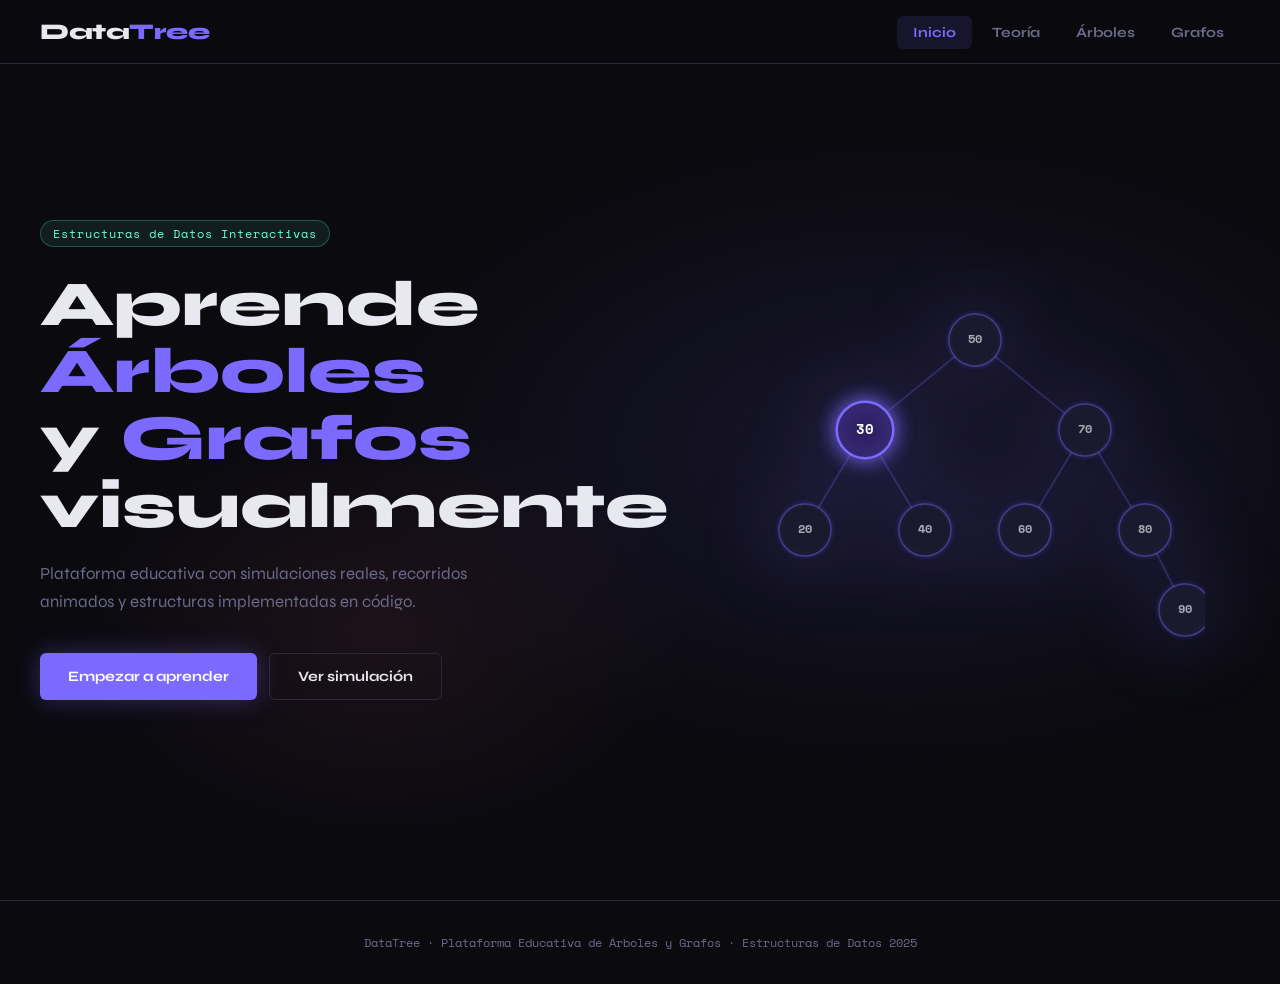
==== index.html @ d2619007 "Rename pagina.html to index.html" ====
<!DOCTYPE html>
<html lang="es">
<head>
  <meta charset="UTF-8" />
  <meta name="viewport" content="width=device-width, initial-scale=1.0" />
  <title>DataTree – Plataforma Educativa</title>
  <link rel="stylesheet" href="style.css" />
  <link rel="preconnect" href="https://fonts.googleapis.com" />
  <link href="https://fonts.googleapis.com/css2?family=Space+Mono:wght@400;700&family=Syne:wght@400;700;800&display=swap" rel="stylesheet" />
</head>
<body>

  <!-- NAV -->
  <nav id="navbar">
    <div class="logo">Data<span>Tree</span></div>
    <ul class="nav-links">
      <li><a href="#inicio" class="nav-btn active" data-section="inicio">Inicio</a></li>
      <li><a href="#teoria" class="nav-btn" data-section="teoria">Teoría</a></li>
      <li><a href="#arboles" class="nav-btn" data-section="arboles">Árboles</a></li>
      <li><a href="#grafos" class="nav-btn" data-section="grafos">Grafos</a></li>
    </ul>
    <div class="hamburger" id="hamburger">☰</div>
  </nav>

  <!-- HERO -->
  <section id="inicio" class="section active">
    <div class="hero-bg"></div>
    <div class="hero-content">
      <div class="badge">Estructuras de Datos Interactivas</div>
      <h1>Aprende <em>Árboles</em><br>y <em>Grafos</em><br>visualmente</h1>
      <p class="hero-sub">Plataforma educativa con simulaciones reales, recorridos animados y estructuras implementadas en código.</p>
      <div class="hero-btns">
        <button class="btn-primary" onclick="goTo('teoria')">Empezar a aprender</button>
        <button class="btn-ghost" onclick="goTo('arboles')">Ver simulación</button>
      </div>
    </div>
    <div class="hero-visual">
      <canvas id="heroCanvas" width="460" height="360"></canvas>
    </div>
  </section>

  <!-- TEORÍA -->
  <section id="teoria" class="section">
    <div class="section-header">
      <span class="tag">Módulo 01</span>
      <h2>Fundamentos Teóricos</h2>
    </div>

    <div class="tabs">
      <button class="tab active" data-tab="tab-arboles-t">Árboles</button>
      <button class="tab" data-tab="tab-grafos-t">Grafos</button>
      <button class="tab" data-tab="tab-operaciones-t">Operaciones</button>
      <button class="tab" data-tab="tab-recorridos-t">Recorridos</button>
    </div>

    <div id="tab-arboles-t" class="tab-content active">
      <div class="theory-grid">
        <div class="theory-card">
          <div class="theory-icon">🌳</div>
          <h3>¿Qué es un Árbol?</h3>
          <p>Un árbol es una estructura de datos jerárquica compuesta por nodos. Cada árbol tiene un nodo raíz del que se derivan hijos, formando una relación padre-hijo sin ciclos.</p>
          <div class="highlight-box">
            <b>Propiedades clave:</b><br>
            • Un solo nodo raíz<br>
            • Cada nodo tiene un padre (excepto la raíz)<br>
            • Sin ciclos (acíclico)
          </div>
        </div>
        <div class="theory-card">
          <div class="theory-icon">🔍</div>
          <h3>Árbol Binario de Búsqueda (BST)</h3>
          <p>En un BST, para cualquier nodo N: todos los valores del subárbol izquierdo son menores que N, y todos los del derecho son mayores.</p>
          <div class="highlight-box">
            <b>Complejidad promedio:</b><br>
            • Búsqueda: O(log n)<br>
            • Inserción: O(log n)<br>
            • Eliminación: O(log n)
          </div>
        </div>
        <div class="theory-card">
          <div class="theory-icon">📐</div>
          <h3>Terminología</h3>
          <p>Conoce los conceptos fundamentales que usarás en toda la plataforma.</p>
          <div class="highlight-box">
            <b>Glosario:</b><br>
            • <b>Raíz:</b> Nodo sin padre<br>
            • <b>Hoja:</b> Nodo sin hijos<br>
            • <b>Altura:</b> Máxima profundidad<br>
            • <b>Profundidad:</b> Distancia a la raíz<br>
            • <b>Subárbol:</b> Árbol dentro del árbol
          </div>
        </div>
      </div>
    </div>

    <div id="tab-grafos-t" class="tab-content">
      <div class="theory-grid">
        <div class="theory-card">
          <div class="theory-icon">🕸️</div>
          <h3>¿Qué es un Grafo?</h3>
          <p>Un grafo G = (V, E) consiste en un conjunto de vértices (V) y un conjunto de aristas (E) que conectan pares de vértices. Modela relaciones entre objetos.</p>
          <div class="highlight-box">
            <b>Tipos:</b><br>
            • Dirigido (dígrafo): aristas con dirección<br>
            • No dirigido: aristas sin dirección<br>
            • Ponderado: aristas con peso
          </div>
        </div>
        <div class="theory-card">
          <div class="theory-icon">🔗</div>
          <h3>Representaciones</h3>
          <p>Los grafos pueden representarse de distintas formas según las necesidades del problema.</p>
          <div class="highlight-box">
            <b>Formas comunes:</b><br>
            • <b>Lista de adyacencia:</b> O(V+E) espacio<br>
            • <b>Matriz de adyacencia:</b> O(V²) espacio<br>
            • <b>Lista de aristas:</b> O(E) espacio
          </div>
        </div>
        <div class="theory-card">
          <div class="theory-icon">🌐</div>
          <h3>Aplicaciones reales</h3>
          <p>Los grafos modelan problemas del mundo real en múltiples dominios.</p>
          <div class="highlight-box">
            <b>Usos:</b><br>
            • Redes sociales (amigos)<br>
            • GPS y rutas (caminos)<br>
            • Internet (páginas web)<br>
            • Dependencias de software
          </div>
        </div>
      </div>
    </div>

    <div id="tab-operaciones-t" class="tab-content">
      <div class="theory-grid">
        <div class="theory-card">
          <div class="theory-icon">➕</div>
          <h3>Inserción</h3>
          <p>En un BST, el nuevo nodo se compara con la raíz y desciende por el árbol siguiendo la propiedad BST hasta encontrar una posición vacía.</p>
          <div class="code-block">
insert(valor):
  si raíz es null → raíz = Nodo(valor)
  si valor &lt; nodo → ir izquierda
  si valor &gt; nodo → ir derecha
  repetir recursivamente</div>
        </div>
        <div class="theory-card">
          <div class="theory-icon">🔎</div>
          <h3>Búsqueda</h3>
          <p>Aprovecha la propiedad BST para descartar mitades del árbol en cada paso, logrando eficiencia O(log n) en árboles balanceados.</p>
          <div class="code-block">
search(valor):
  si nodo es null → false
  si valor == nodo → true
  si valor &lt; nodo → buscar izquierda
  si valor &gt; nodo → buscar derecha</div>
        </div>
        <div class="theory-card">
          <div class="theory-icon">❌</div>
          <h3>Eliminación</h3>
          <p>Tres casos según el nodo a eliminar: sin hijos (hoja), un hijo, o dos hijos (se reemplaza con el sucesor inorden).</p>
          <div class="code-block">
Caso 1: hoja → eliminar directamente
Caso 2: un hijo → enlazar padre con nieto
Caso 3: dos hijos →
  sucesor = mínimo(subárbol derecho)
  reemplazar valor, eliminar sucesor</div>
        </div>
      </div>
    </div>

    <div id="tab-recorridos-t" class="tab-content">
      <div class="theory-grid">
        <div class="theory-card">
          <div class="theory-icon">1️⃣</div>
          <h3>Preorden (NLR)</h3>
          <p>Visita primero la Raíz, luego el subárbol izquierdo, luego el derecho. Útil para copiar o serializar el árbol.</p>
          <div class="code-block">preorden(nodo):
  visitar(nodo)       // N
  preorden(izquierda) // L
  preorden(derecha)   // R</div>
        </div>
        <div class="theory-card">
          <div class="theory-icon">2️⃣</div>
          <h3>Inorden (LNR)</h3>
          <p>Visita primero izquierda, luego raíz, luego derecha. En un BST produce los valores <b>ordenados ascendentemente</b>.</p>
          <div class="code-block">inorden(nodo):
  inorden(izquierda)  // L
  visitar(nodo)       // N
  inorden(derecha)    // R</div>
        </div>
        <div class="theory-card">
          <div class="theory-icon">3️⃣</div>
          <h3>Postorden (LRN)</h3>
          <p>Visita izquierda, derecha y finalmente la raíz. Útil para eliminar el árbol o evaluar expresiones.</p>
          <div class="code-block">postorden(nodo):
  postorden(izquierda) // L
  postorden(derecha)   // R
  visitar(nodo)        // N</div>
        </div>
        <div class="theory-card">
          <div class="theory-icon">4️⃣</div>
          <h3>Por Niveles (BFS)</h3>
          <p>Recorre el árbol nivel por nivel usando una cola. Garantiza visitar todos los nodos de profundidad N antes de pasar a N+1.</p>
          <div class="code-block">niveles(raíz):
  cola = [raíz]
  mientras cola no vacía:
    nodo = cola.dequeue()
    visitar(nodo)
    encolar hijos</div>
        </div>
      </div>
    </div>
  </section>

  <!-- ÁRBOLES -->
  <section id="arboles" class="section">
    <div class="section-header">
      <span class="tag">Módulo 02</span>
      <h2>Simulación: Árbol Binario de Búsqueda</h2>
    </div>

    <div class="sim-layout">
      <!-- Panel de control -->
      <div class="control-panel">
        <h3>Controles</h3>

        <div class="control-group">
          <label>Insertar nodo</label>
          <div class="input-row">
            <input type="number" id="treeInput" placeholder="Valor" min="0" max="999" />
            <button class="btn-action" id="btnInsert">Insertar</button>
          </div>
        </div>

        <div class="control-group">
          <label>Buscar nodo</label>
          <div class="input-row">
            <input type="number" id="treeSearch" placeholder="Valor" />
            <button class="btn-action btn-search" id="btnSearch">Buscar</button>
          </div>
        </div>

        <div class="control-group">
          <label>Eliminar nodo</label>
          <div class="input-row">
            <input type="number" id="treeDelete" placeholder="Valor" />
            <button class="btn-action btn-delete" id="btnDelete">Eliminar</button>
          </div>
        </div>

        <div class="control-group">
          <label>Recorridos</label>
          <div class="traversal-btns">
            <button class="btn-trav" data-trav="preorden">Preorden</button>
            <button class="btn-trav" data-trav="inorden">Inorden</button>
            <button class="btn-trav" data-trav="postorden">Postorden</button>
            <button class="btn-trav" data-trav="niveles">Por niveles</button>
          </div>
        </div>

        <div class="control-group">
          <label>Árbol de ejemplo</label>
          <button class="btn-ghost full" id="btnSample">Cargar ejemplo</button>
          <button class="btn-ghost full" id="btnClear" style="margin-top:8px">Limpiar árbol</button>
        </div>

        <div id="treeLog" class="log-box">
          <p class="log-placeholder">Las operaciones aparecerán aquí…</p>
        </div>
      </div>

      <!-- Canvas del árbol -->
      <div class="canvas-wrap">
        <canvas id="treeCanvas"></canvas>
        <div id="treeInfo" class="tree-info"></div>
      </div>
    </div>
  </section>

  <!-- GRAFOS -->
  <section id="grafos" class="section">
    <div class="section-header">
      <span class="tag">Módulo 03</span>
      <h2>Simulación: Grafos y Recorridos</h2>
    </div>

    <div class="sim-layout">
      <!-- Panel de control grafos -->
      <div class="control-panel">
        <h3>Controles</h3>

        <div class="control-group">
          <label>Agregar nodo</label>
          <div class="input-row">
            <input type="text" id="graphNodeInput" placeholder="Nombre (A, B…)" maxlength="3" />
            <button class="btn-action" id="btnAddNode">Agregar</button>
          </div>
        </div>

        <div class="control-group">
          <label>Agregar arista</label>
          <div class="input-row">
            <input type="text" id="graphEdgeFrom" placeholder="Desde" maxlength="3" style="width:70px" />
            <span style="color:var(--accent)">→</span>
            <input type="text" id="graphEdgeTo" placeholder="Hasta" maxlength="3" style="width:70px" />
            <button class="btn-action" id="btnAddEdge">+</button>
          </div>
        </div>

        <div class="control-group">
          <label>Eliminar nodo</label>
          <div class="input-row">
            <input type="text" id="graphDelNode" placeholder="Nombre" maxlength="3" />
            <button class="btn-action btn-delete" id="btnDelNode">Eliminar</button>
          </div>
        </div>

        <div class="control-group">
          <label>Recorridos desde nodo</label>
          <div class="input-row">
            <input type="text" id="graphStart" placeholder="Inicio" maxlength="3" style="width:80px" />
          </div>
          <div class="traversal-btns" style="margin-top:8px">
            <button class="btn-trav" id="btnBFS">BFS</button>
            <button class="btn-trav" id="btnDFS">DFS</button>
          </div>
        </div>

        <div class="control-group">
          <label>Ejemplos</label>
          <button class="btn-ghost full" id="btnGraphSample">Cargar ejemplo</button>
          <button class="btn-ghost full" id="btnGraphClear" style="margin-top:8px">Limpiar grafo</button>
        </div>

        <div class="control-group" style="font-size:0.75rem;color:var(--muted)">
          💡 Puedes arrastrar los nodos en el canvas
        </div>

        <div id="graphLog" class="log-box">
          <p class="log-placeholder">Las operaciones aparecerán aquí…</p>
        </div>
      </div>

      <!-- Canvas del grafo -->
      <div class="canvas-wrap">
        <canvas id="graphCanvas"></canvas>
        <div id="graphInfo" class="tree-info"></div>
      </div>
    </div>
  </section>

  <footer>
    <p>DataTree · Plataforma Educativa de Árboles y Grafos · Estructuras de Datos 2025</p>
  </footer>

  <script src="script.js"></script>
</body>
</html>
---- style.css ----
/* =============================================
   DataTree – style.css
   ============================================= */

:root {
  --bg: #0a0a0f;
  --surface: #12121a;
  --surface2: #1a1a26;
  --border: #2a2a3f;
  --accent: #7c6aff;
  --accent2: #ff6a9b;
  --accent3: #6affd4;
  --text: #e8e8f0;
  --muted: #6a6a8a;
  --node-fill: #1e1e30;
  --node-stroke: #7c6aff;
  --node-highlight: #ff6a9b;
  --node-found: #6affd4;
  --node-visited: #ffd06a;
  --font-display: 'Syne', sans-serif;
  --font-mono: 'Space Mono', monospace;
  --radius: 12px;
  --radius-sm: 6px;
}

*, *::before, *::after { box-sizing: border-box; margin: 0; padding: 0; }

html { scroll-behavior: smooth; }

body {
  background: var(--bg);
  color: var(--text);
  font-family: var(--font-display);
  overflow-x: hidden;
  min-height: 100vh;
}

/* ── NAVBAR ── */
#navbar {
  position: fixed;
  top: 0; left: 0; right: 0;
  z-index: 100;
  display: flex;
  align-items: center;
  justify-content: space-between;
  padding: 0 40px;
  height: 64px;
  background: rgba(10,10,15,0.85);
  backdrop-filter: blur(16px);
  border-bottom: 1px solid var(--border);
}

.logo {
  font-size: 1.4rem;
  font-weight: 800;
  letter-spacing: -0.5px;
}
.logo span { color: var(--accent); }

.nav-links {
  list-style: none;
  display: flex;
  gap: 4px;
}

.nav-btn {
  text-decoration: none;
  color: var(--muted);
  font-size: 0.88rem;
  font-weight: 700;
  padding: 8px 16px;
  border-radius: var(--radius-sm);
  transition: all 0.2s;
  border: none;
  background: none;
  cursor: pointer;
  font-family: var(--font-display);
}
.nav-btn:hover { color: var(--text); background: var(--surface2); }
.nav-btn.active { color: var(--accent); background: rgba(124,106,255,0.12); }

.hamburger {
  display: none;
  cursor: pointer;
  font-size: 1.4rem;
  color: var(--text);
}

/* ── SECTIONS ── */
.section {
  display: none;
  min-height: 100vh;
  padding: 100px 40px 60px;
  max-width: 1280px;
  margin: 0 auto;
}
.section.active { display: block; }

.section-header {
  margin-bottom: 40px;
}
.section-header h2 {
  font-size: clamp(1.8rem, 3vw, 2.8rem);
  font-weight: 800;
  line-height: 1.1;
  margin-top: 10px;
}

.tag {
  font-family: var(--font-mono);
  font-size: 0.72rem;
  color: var(--accent);
  background: rgba(124,106,255,0.12);
  padding: 4px 10px;
  border-radius: 20px;
  border: 1px solid rgba(124,106,255,0.3);
  text-transform: uppercase;
  letter-spacing: 1px;
}

/* ── HERO ── */
#inicio {
  display: none;
  position: relative;
  min-height: 100vh;
  padding-top: 80px;
  align-items: center;
  flex-direction: row;
  gap: 40px;
  flex-wrap: wrap;
}
#inicio.active { display: flex; }

.hero-bg {
  position: absolute;
  inset: 0;
  background:
    radial-gradient(ellipse 60% 50% at 70% 50%, rgba(124,106,255,0.12) 0%, transparent 70%),
    radial-gradient(ellipse 40% 40% at 30% 70%, rgba(255,106,155,0.08) 0%, transparent 60%);
  pointer-events: none;
}

.hero-content {
  flex: 1 1 400px;
  position: relative;
  z-index: 1;
}

.badge {
  font-family: var(--font-mono);
  font-size: 0.72rem;
  color: var(--accent3);
  background: rgba(106,255,212,0.08);
  border: 1px solid rgba(106,255,212,0.25);
  padding: 4px 12px;
  border-radius: 20px;
  display: inline-block;
  margin-bottom: 24px;
  letter-spacing: 1px;
}

.hero-content h1 {
  font-size: clamp(2.4rem, 5vw, 4rem);
  font-weight: 800;
  line-height: 1.05;
  margin-bottom: 20px;
}
.hero-content h1 em {
  font-style: normal;
  color: var(--accent);
}

.hero-sub {
  color: var(--muted);
  font-size: 1.05rem;
  max-width: 480px;
  line-height: 1.7;
  margin-bottom: 36px;
}

.hero-btns { display: flex; gap: 12px; flex-wrap: wrap; }

.btn-primary {
  background: var(--accent);
  color: #fff;
  border: none;
  padding: 14px 28px;
  border-radius: var(--radius-sm);
  font-family: var(--font-display);
  font-weight: 700;
  font-size: 0.9rem;
  cursor: pointer;
  transition: transform 0.15s, box-shadow 0.15s;
  box-shadow: 0 0 24px rgba(124,106,255,0.35);
}
.btn-primary:hover { transform: translateY(-2px); box-shadow: 0 0 36px rgba(124,106,255,0.55); }

.btn-ghost {
  background: transparent;
  color: var(--text);
  border: 1px solid var(--border);
  padding: 14px 28px;
  border-radius: var(--radius-sm);
  font-family: var(--font-display);
  font-weight: 700;
  font-size: 0.9rem;
  cursor: pointer;
  transition: all 0.15s;
}
.btn-ghost:hover { border-color: var(--accent); color: var(--accent); }
.btn-ghost.full { width: 100%; text-align: center; padding: 10px; font-size: 0.82rem; }

.hero-visual {
  flex: 1 1 360px;
  display: flex;
  justify-content: center;
  align-items: center;
  position: relative;
  z-index: 1;
}
#heroCanvas {
  max-width: 100%;
  filter: drop-shadow(0 0 40px rgba(124,106,255,0.3));
}

/* ── TABS ── */
.tabs {
  display: flex;
  gap: 4px;
  margin-bottom: 32px;
  flex-wrap: wrap;
  border-bottom: 1px solid var(--border);
  padding-bottom: 12px;
}

.tab {
  background: none;
  border: 1px solid transparent;
  color: var(--muted);
  font-family: var(--font-display);
  font-weight: 700;
  font-size: 0.85rem;
  padding: 8px 20px;
  border-radius: var(--radius-sm);
  cursor: pointer;
  transition: all 0.2s;
}
.tab:hover { color: var(--text); background: var(--surface2); }
.tab.active {
  color: var(--accent);
  background: rgba(124,106,255,0.1);
  border-color: rgba(124,106,255,0.3);
}

.tab-content { display: none; }
.tab-content.active { display: block; }

/* ── THEORY CARDS ── */
.theory-grid {
  display: grid;
  grid-template-columns: repeat(auto-fill, minmax(280px, 1fr));
  gap: 20px;
}

.theory-card {
  background: var(--surface);
  border: 1px solid var(--border);
  border-radius: var(--radius);
  padding: 28px;
  transition: border-color 0.2s, transform 0.2s;
}
.theory-card:hover {
  border-color: var(--accent);
  transform: translateY(-3px);
}

.theory-icon {
  font-size: 2rem;
  margin-bottom: 14px;
}

.theory-card h3 {
  font-size: 1.05rem;
  font-weight: 700;
  margin-bottom: 10px;
  color: var(--text);
}

.theory-card p {
  color: var(--muted);
  font-size: 0.88rem;
  line-height: 1.7;
  margin-bottom: 16px;
}

.highlight-box {
  background: var(--surface2);
  border-left: 3px solid var(--accent);
  padding: 12px 14px;
  border-radius: 0 var(--radius-sm) var(--radius-sm) 0;
  font-size: 0.8rem;
  line-height: 1.8;
  color: var(--text);
}

.code-block {
  background: #0d0d16;
  border: 1px solid var(--border);
  border-radius: var(--radius-sm);
  padding: 14px;
  font-family: var(--font-mono);
  font-size: 0.75rem;
  line-height: 1.8;
  color: var(--accent3);
  white-space: pre-wrap;
  margin-top: 12px;
}

/* ── SIMULATION LAYOUT ── */
.sim-layout {
  display: flex;
  gap: 24px;
  align-items: flex-start;
  flex-wrap: wrap;
}

.control-panel {
  flex: 0 0 260px;
  background: var(--surface);
  border: 1px solid var(--border);
  border-radius: var(--radius);
  padding: 24px;
  display: flex;
  flex-direction: column;
  gap: 20px;
}

.control-panel h3 {
  font-size: 1rem;
  font-weight: 700;
  color: var(--accent);
  border-bottom: 1px solid var(--border);
  padding-bottom: 12px;
}

.control-group {
  display: flex;
  flex-direction: column;
  gap: 8px;
}

.control-group label {
  font-size: 0.75rem;
  font-weight: 700;
  color: var(--muted);
  text-transform: uppercase;
  letter-spacing: 0.8px;
}

.input-row {
  display: flex;
  gap: 6px;
  align-items: center;
}

input[type="number"], input[type="text"] {
  flex: 1;
  background: var(--surface2);
  border: 1px solid var(--border);
  color: var(--text);
  font-family: var(--font-mono);
  font-size: 0.85rem;
  padding: 8px 10px;
  border-radius: var(--radius-sm);
  outline: none;
  transition: border-color 0.2s;
}
input:focus { border-color: var(--accent); }
input::placeholder { color: var(--muted); }

.btn-action {
  background: var(--accent);
  color: #fff;
  border: none;
  padding: 8px 14px;
  border-radius: var(--radius-sm);
  font-family: var(--font-display);
  font-weight: 700;
  font-size: 0.8rem;
  cursor: pointer;
  transition: opacity 0.15s, transform 0.1s;
  white-space: nowrap;
}
.btn-action:hover { opacity: 0.85; transform: scale(0.97); }
.btn-action.btn-search { background: var(--accent3); color: #0a0a0f; }
.btn-action.btn-delete { background: var(--accent2); }

.traversal-btns {
  display: grid;
  grid-template-columns: 1fr 1fr;
  gap: 6px;
}

.btn-trav {
  background: var(--surface2);
  border: 1px solid var(--border);
  color: var(--text);
  font-family: var(--font-display);
  font-weight: 700;
  font-size: 0.75rem;
  padding: 8px;
  border-radius: var(--radius-sm);
  cursor: pointer;
  transition: all 0.15s;
}
.btn-trav:hover { border-color: var(--accent); color: var(--accent); }

.log-box {
  background: #080810;
  border: 1px solid var(--border);
  border-radius: var(--radius-sm);
  padding: 12px;
  min-height: 100px;
  max-height: 200px;
  overflow-y: auto;
  font-family: var(--font-mono);
  font-size: 0.72rem;
  line-height: 1.7;
}

.log-placeholder { color: var(--muted); }

.log-entry {
  color: var(--accent3);
  padding: 1px 0;
  border-bottom: 1px solid #1a1a26;
}
.log-entry.error { color: var(--accent2); }
.log-entry.found { color: var(--node-found); }
.log-entry.warn { color: var(--node-visited); }

/* ── CANVAS WRAP ── */
.canvas-wrap {
  flex: 1 1 480px;
  background: var(--surface);
  border: 1px solid var(--border);
  border-radius: var(--radius);
  overflow: hidden;
  position: relative;
  min-height: 520px;
  display: flex;
  flex-direction: column;
}

#treeCanvas, #graphCanvas {
  width: 100%;
  flex: 1;
  display: block;
}

.tree-info {
  background: var(--surface2);
  border-top: 1px solid var(--border);
  padding: 12px 20px;
  font-family: var(--font-mono);
  font-size: 0.75rem;
  color: var(--muted);
  min-height: 40px;
  transition: color 0.3s;
}

/* ── FOOTER ── */
footer {
  text-align: center;
  padding: 32px;
  color: var(--muted);
  font-size: 0.78rem;
  border-top: 1px solid var(--border);
  font-family: var(--font-mono);
}

/* ── SCROLLBAR ── */
::-webkit-scrollbar { width: 6px; }
::-webkit-scrollbar-track { background: var(--surface); }
::-webkit-scrollbar-thumb { background: var(--border); border-radius: 3px; }
::-webkit-scrollbar-thumb:hover { background: var(--accent); }

/* ── RESPONSIVE ── */
@media (max-width: 768px) {
  #navbar { padding: 0 20px; }
  .nav-links { display: none; }
  .hamburger { display: block; }
  .nav-links.open {
    display: flex;
    flex-direction: column;
    position: fixed;
    top: 64px; left: 0; right: 0;
    background: var(--bg);
    border-bottom: 1px solid var(--border);
    padding: 16px;
    gap: 4px;
  }
  .section { padding: 90px 20px 40px; }
  .hero-content h1 { font-size: 2.2rem; }
  .hero-visual { order: -1; }
  .sim-layout { flex-direction: column; }
  .control-panel { flex: 1 1 100%; }
}

/* ── ANIMATIONS ── */
@keyframes fadeIn {
  from { opacity: 0; transform: translateY(16px); }
  to   { opacity: 1; transform: translateY(0); }
}

.section.active {
  animation: fadeIn 0.35s ease;
}

@keyframes pulse {
  0%, 100% { box-shadow: 0 0 0 0 rgba(124 ,106,255,0.4); }
  50% { box-shadow: 0 0 0 8px rgba(124,106,255,0); }
}
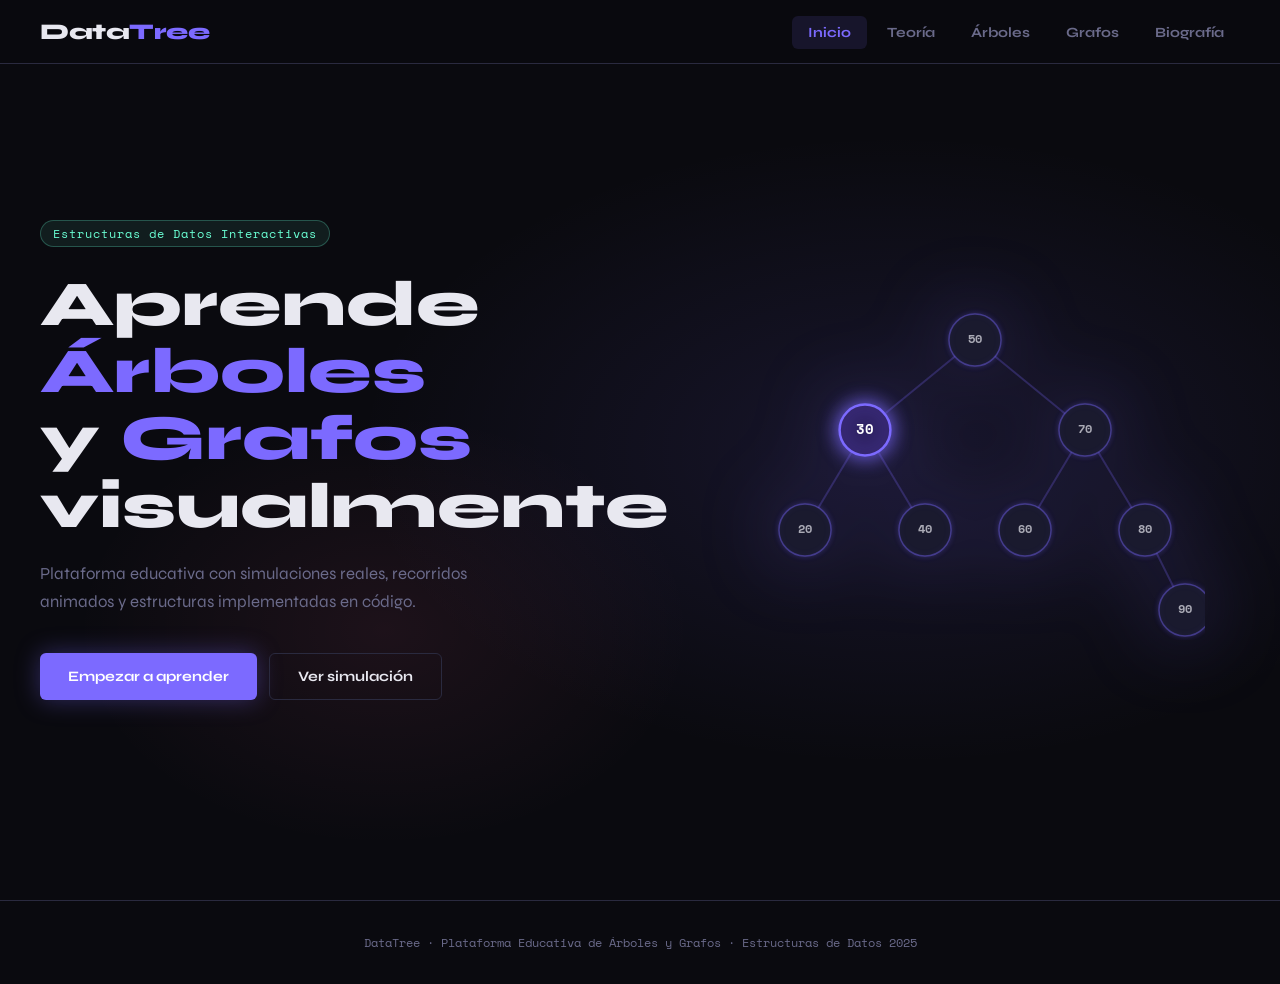
==== commit 79c2cf66: "Update index.html" ====
--- a/index.html
+++ b/index.html
@@ -18,6 +18,7 @@
       <li><a href="#teoria" class="nav-btn" data-section="teoria">Teoría</a></li>
       <li><a href="#arboles" class="nav-btn" data-section="arboles">Árboles</a></li>
       <li><a href="#grafos" class="nav-btn" data-section="grafos">Grafos</a></li>
+      <li><a href="#biografia" class="nav-btn" data-section="biografia">Biografía</a></li>
     </ul>
     <div class="hamburger" id="hamburger">☰</div>
   </nav>
@@ -59,6 +60,7 @@
           <div class="theory-icon">🌳</div>
           <h3>¿Qué es un Árbol?</h3>
           <p>Un árbol es una estructura de datos jerárquica compuesta por nodos. Cada árbol tiene un nodo raíz del que se derivan hijos, formando una relación padre-hijo sin ciclos.</p>
+          <p><a href="https://es.wikipedia.org/wiki/%C3%81rbol_(inform%C3%A1tica)" target="_blank" rel="noopener">Leer más sobre Árboles</a></p>
           <div class="highlight-box">
             <b>Propiedades clave:</b><br>
             • Un solo nodo raíz<br>
@@ -70,6 +72,7 @@
           <div class="theory-icon">🔍</div>
           <h3>Árbol Binario de Búsqueda (BST)</h3>
           <p>En un BST, para cualquier nodo N: todos los valores del subárbol izquierdo son menores que N, y todos los del derecho son mayores.</p>
+          <p><a href="https://es.wikipedia.org/wiki/%C3%81rbol_binario_de_B%C3%BAsqueda" target="_blank" rel="noopener">Leer más sobre Árbol Binario de Búsqueda</a></p>
           <div class="highlight-box">
             <b>Complejidad promedio:</b><br>
             • Búsqueda: O(log n)<br>
@@ -99,6 +102,7 @@
           <div class="theory-icon">🕸️</div>
           <h3>¿Qué es un Grafo?</h3>
           <p>Un grafo G = (V, E) consiste en un conjunto de vértices (V) y un conjunto de aristas (E) que conectan pares de vértices. Modela relaciones entre objetos.</p>
+          <p><a href="https://es.wikipedia.org/wiki/Teor%C3%ADa_de_grafos" target="_blank" rel="noopener">Leer más sobre Teoría de Grafos</a></p>
           <div class="highlight-box">
             <b>Tipos:</b><br>
             • Dirigido (dígrafo): aristas con dirección<br>
@@ -176,6 +180,7 @@
           <div class="theory-icon">1️⃣</div>
           <h3>Preorden (NLR)</h3>
           <p>Visita primero la Raíz, luego el subárbol izquierdo, luego el derecho. Útil para copiar o serializar el árbol.</p>
+          <p><a href="https://aprenderaprogramar.com/foros/index.php?topic=1367.0" target="_blank" rel="noopener">Ver más sobre recorridos de árboles</a></p>
           <div class="code-block">preorden(nodo):
   visitar(nodo)       // N
   preorden(izquierda) // L
@@ -222,7 +227,6 @@
     </div>
 
     <div class="sim-layout">
-      <!-- Panel de control -->
       <div class="control-panel">
         <h3>Controles</h3>
 
@@ -271,7 +275,6 @@
         </div>
       </div>
 
-      <!-- Canvas del árbol -->
       <div class="canvas-wrap">
         <canvas id="treeCanvas"></canvas>
         <div id="treeInfo" class="tree-info"></div>
@@ -287,7 +290,6 @@
     </div>
 
     <div class="sim-layout">
-      <!-- Panel de control grafos -->
       <div class="control-panel">
         <h3>Controles</h3>
 
@@ -343,7 +345,6 @@
         </div>
       </div>
 
-      <!-- Canvas del grafo -->
       <div class="canvas-wrap">
         <canvas id="graphCanvas"></canvas>
         <div id="graphInfo" class="tree-info"></div>
@@ -351,6 +352,23 @@
     </div>
   </section>
 
+  <section id="biografia" class="section">
+    <div class="section-header">
+      <span class="tag">Acerca de mí</span>
+      <h2>Biografía</h2>
+    </div>
+    <div class="bio-grid">
+      <div class="bio-card bio-image">
+        <img src="images/biografia.jpeg" alt="Biografía de Kevin Santiago Rodríguez Rayo" />
+      </div>
+      <div class="bio-card bio-text">
+        <p>Mi nombre es <strong>Kevin Santiago Rodríguez Rayo</strong>. Nací el <strong>18 de febrero de 2007 en Bogotá</strong>. Actualmente soy estudiante de Ingeniería de Sistemas y curso tercer semestre, una etapa en la que he fortalecido mi interés por la tecnología, la lógica y el desarrollo de software.</p>
+        <p>Desde joven he sentido una gran pasión por la programación y por todo lo relacionado con el mundo tecnológico. Me interesa aprender constantemente sobre computación, desarrollo de aplicaciones, algoritmos y nuevas herramientas digitales. Disfruto enfrentar retos que me permitan mejorar mis habilidades y ampliar mis conocimientos dentro del área de sistemas.</p>
+        <p>Me considero una persona curiosa, dedicada y con deseos de crecer tanto personal como profesionalmente. Mi objetivo es seguir preparándome para convertirme en un ingeniero capaz de crear soluciones útiles e innovadoras a través de la tecnología.</p>
+      </div>
+    </div>
+  </section>
+
   <footer>
     <p>DataTree · Plataforma Educativa de Árboles y Grafos · Estructuras de Datos 2025</p>
   </footer>
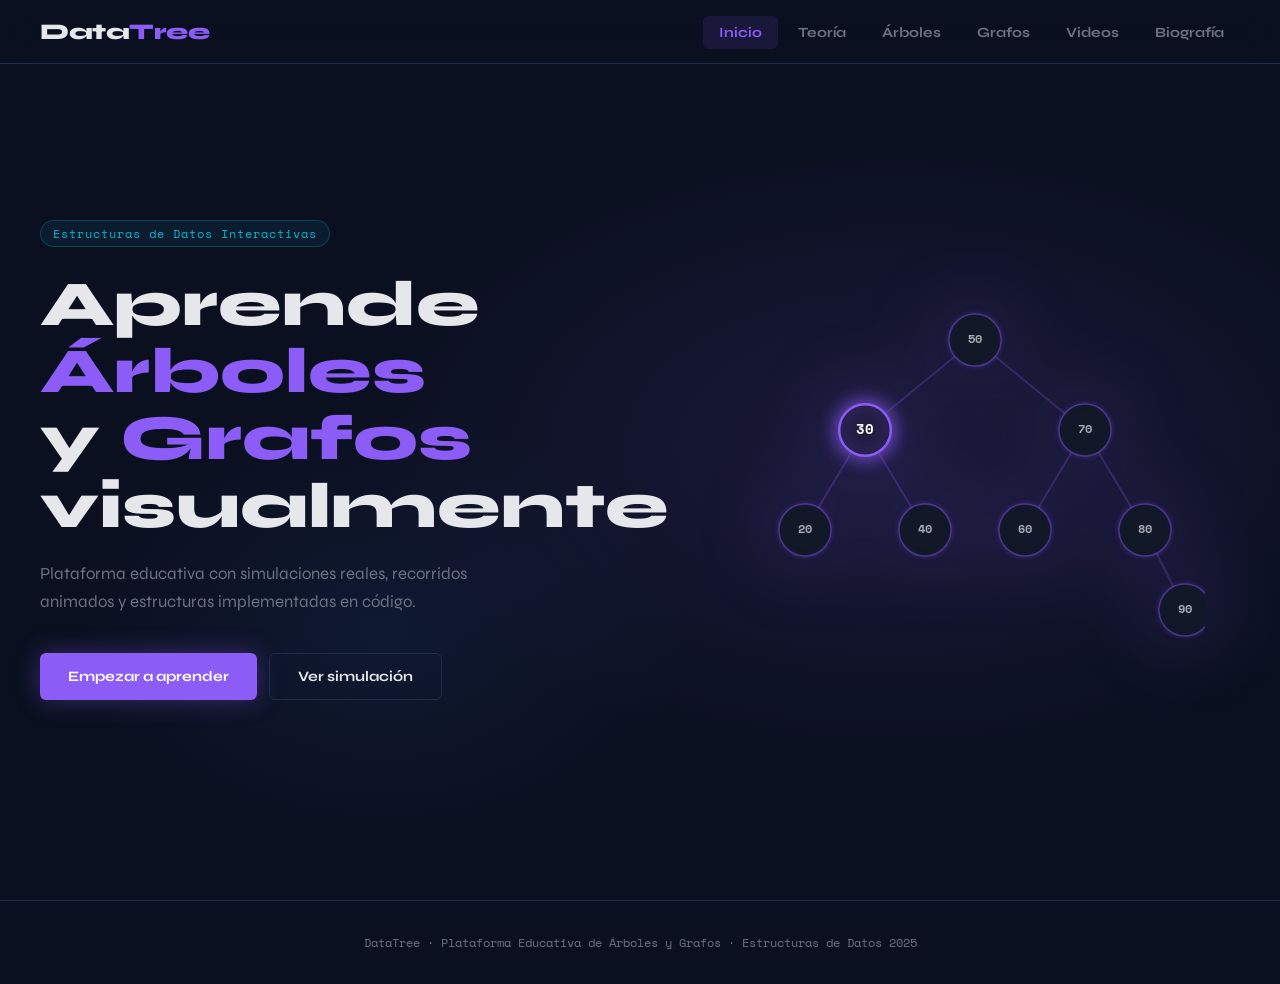
==== commit cade127e: "Update index.html" ====
--- a/index.html
+++ b/index.html
@@ -18,6 +18,7 @@
       <li><a href="#teoria" class="nav-btn" data-section="teoria">Teoría</a></li>
       <li><a href="#arboles" class="nav-btn" data-section="arboles">Árboles</a></li>
       <li><a href="#grafos" class="nav-btn" data-section="grafos">Grafos</a></li>
+      <li><a href="#videos" class="nav-btn" data-section="videos">Videos</a></li>
       <li><a href="#biografia" class="nav-btn" data-section="biografia">Biografía</a></li>
     </ul>
     <div class="hamburger" id="hamburger">☰</div>
@@ -352,6 +353,85 @@
     </div>
   </section>
 
+  <!-- VIDEOS -->
+  <section id="videos" class="section">
+    <div class="section-header">
+      <span class="tag">Módulo 04</span>
+      <h2>Videos Explicativos</h2>
+    </div>
+    <p class="videos-intro">Refuerza lo aprendido con estos videos que explican visualmente los conceptos de árboles, grafos y sus recorridos.</p>
+
+    <div class="videos-grid">
+
+      <div class="video-card">
+        <div class="video-badge">🌳 Árboles Binarios</div>
+        <div class="video-wrapper">
+          <iframe
+            src="https://www.youtube.com/embed/tBaOQeyXYqg"
+            title="Árboles Binarios de Búsqueda"
+            frameborder="0"
+            allow="accelerometer; autoplay; clipboard-write; encrypted-media; gyroscope; picture-in-picture"
+            allowfullscreen>
+          </iframe>
+        </div>
+        <div class="video-info">
+          <h3>Árbol Binario de Búsqueda (BST)</h3>
+          <p>Aprende qué es un BST, cómo funciona la inserción y búsqueda, y por qué es tan eficiente con O(log n).</p>
+          <div class="video-tags">
+            <span class="vtag">Inserción</span>
+            <span class="vtag">Búsqueda</span>
+            <span class="vtag">O(log n)</span>
+          </div>
+        </div>
+      </div>
+
+      <div class="video-card">
+        <div class="video-badge">🔁 Recorridos</div>
+        <div class="video-wrapper">
+          <iframe
+            src="https://www.youtube.com/embed/vnNFiNVy9KM"
+            title="Recorridos en Árboles"
+            frameborder="0"
+            allow="accelerometer; autoplay; clipboard-write; encrypted-media; gyroscope; picture-in-picture"
+            allowfullscreen>
+          </iframe>
+        </div>
+        <div class="video-info">
+          <h3>Recorridos: Preorden, Inorden y Postorden</h3>
+          <p>Descubre las diferencias entre los recorridos DFS en árboles y cuándo usar cada uno según el problema.</p>
+          <div class="video-tags">
+            <span class="vtag">Preorden</span>
+            <span class="vtag">Inorden</span>
+            <span class="vtag">Postorden</span>
+          </div>
+        </div>
+      </div>
+
+      <div class="video-card">
+        <div class="video-badge">🕸️ Grafos</div>
+        <div class="video-wrapper">
+          <iframe
+            src="https://www.youtube.com/embed/F5Xjpg0-NhM"
+            title="BFS y DFS en Grafos"
+            frameborder="0"
+            allow="accelerometer; autoplay; clipboard-write; encrypted-media; gyroscope; picture-in-picture"
+            allowfullscreen>
+          </iframe>
+        </div>
+        <div class="video-info">
+          <h3>BFS y DFS en Grafos</h3>
+          <p>Entiende cómo funcionan la búsqueda en anchura (BFS) y la búsqueda en profundidad (DFS) aplicadas a grafos.</p>
+          <div class="video-tags">
+            <span class="vtag">BFS</span>
+            <span class="vtag">DFS</span>
+            <span class="vtag">Grafos</span>
+          </div>
+        </div>
+      </div>
+
+    </div>
+  </section>
+
   <section id="biografia" class="section">
     <div class="section-header">
       <span class="tag">Acerca de mí</span>
--- a/style.css
+++ b/style.css
@@ -3,25 +3,26 @@
    ============================================= */
 
 :root {
-  --bg: #0a0a0f;
-  --surface: #12121a;
-  --surface2: #1a1a26;
-  --border: #2a2a3f;
-  --accent: #7c6aff;
-  --accent2: #ff6a9b;
-  --accent3: #6affd4;
-  --text: #e8e8f0;
-  --muted: #6a6a8a;
-  --node-fill: #1e1e30;
-  --node-stroke: #7c6aff;
-  --node-highlight: #ff6a9b;
-  --node-found: #6affd4;
-  --node-visited: #ffd06a;
+  --bg: #0B1020;
+  --surface: #111827;
+  --surface2: #1a2235;
+  --border: #1e2d4a;
+  --accent: #8B5CF6;
+  --accent2: #3B82F6;
+  --accent3: #06B6D4;
+  --text: #E5E7EB;
+  --muted: #6B7280;
+  --node-fill: #111827;
+  --node-stroke: #8B5CF6;
+  --node-highlight: #3B82F6;
+  --node-found: #06B6D4;
+  --node-visited: #8B5CF6;
   --font-display: 'Syne', sans-serif;
   --font-mono: 'Space Mono', monospace;
   --radius: 12px;
   --radius-sm: 6px;
 }
+
 
 *, *::before, *::after { box-sizing: border-box; margin: 0; padding: 0; }
 
@@ -45,7 +46,7 @@
   justify-content: space-between;
   padding: 0 40px;
   height: 64px;
-  background: rgba(10,10,15,0.85);
+  background: rgba(11,16,32,0.88);
   backdrop-filter: blur(16px);
   border-bottom: 1px solid var(--border);
 }
@@ -77,7 +78,7 @@
   font-family: var(--font-display);
 }
 .nav-btn:hover { color: var(--text); background: var(--surface2); }
-.nav-btn.active { color: var(--accent); background: rgba(124,106,255,0.12); }
+.nav-btn.active { color: var(--accent); background: rgba(139,92,246,0.12); }
 
 .hamburger {
   display: none;
@@ -110,10 +111,10 @@
   font-family: var(--font-mono);
   font-size: 0.72rem;
   color: var(--accent);
-  background: rgba(124,106,255,0.12);
+  background: rgba(139,92,246,0.12);
   padding: 4px 10px;
   border-radius: 20px;
-  border: 1px solid rgba(124,106,255,0.3);
+  border: 1px solid rgba(139,92,246,0.3);
   text-transform: uppercase;
   letter-spacing: 1px;
 }
@@ -135,8 +136,8 @@
   position: absolute;
   inset: 0;
   background:
-    radial-gradient(ellipse 60% 50% at 70% 50%, rgba(124,106,255,0.12) 0%, transparent 70%),
-    radial-gradient(ellipse 40% 40% at 30% 70%, rgba(255,106,155,0.08) 0%, transparent 60%);
+    radial-gradient(ellipse 60% 50% at 70% 50%, rgba(139,92,246,0.12) 0%, transparent 70%),
+    radial-gradient(ellipse 40% 40% at 30% 70%, rgba(59,130,246,0.08) 0%, transparent 60%);
   pointer-events: none;
 }
 
@@ -150,8 +151,8 @@
   font-family: var(--font-mono);
   font-size: 0.72rem;
   color: var(--accent3);
-  background: rgba(106,255,212,0.08);
-  border: 1px solid rgba(106,255,212,0.25);
+  background: rgba(6,182,212,0.08);
+  border: 1px solid rgba(6,182,212,0.25);
   padding: 4px 12px;
   border-radius: 20px;
   display: inline-block;
@@ -191,9 +192,9 @@
   font-size: 0.9rem;
   cursor: pointer;
   transition: transform 0.15s, box-shadow 0.15s;
-  box-shadow: 0 0 24px rgba(124,106,255,0.35);
-}
-.btn-primary:hover { transform: translateY(-2px); box-shadow: 0 0 36px rgba(124,106,255,0.55); }
+  box-shadow: 0 0 24px rgba(139,92,246,0.35);
+}
+.btn-primary:hover { transform: translateY(-2px); box-shadow: 0 0 36px rgba(139,92,246,0.55); }
 
 .btn-ghost {
   background: transparent;
@@ -220,7 +221,7 @@
 }
 #heroCanvas {
   max-width: 100%;
-  filter: drop-shadow(0 0 40px rgba(124,106,255,0.3));
+  filter: drop-shadow(0 0 40px rgba(139,92,246,0.3));
 }
 
 /* ── TABS ── */
@@ -248,8 +249,8 @@
 .tab:hover { color: var(--text); background: var(--surface2); }
 .tab.active {
   color: var(--accent);
-  background: rgba(124,106,255,0.1);
-  border-color: rgba(124,106,255,0.3);
+  background: rgba(139,92,246,0.1);
+  border-color: rgba(139,92,246,0.3);
 }
 
 .tab-content { display: none; }
@@ -291,6 +292,13 @@
   font-size: 0.88rem;
   line-height: 1.7;
   margin-bottom: 16px;
+}
+
+.theory-card a {
+  color: var(--accent3);
+}
+.theory-card a:hover {
+  color: var(--accent);
 }
 
 .highlight-box {
@@ -304,7 +312,7 @@
 }
 
 .code-block {
-  background: #0d0d16;
+  background: #080d1a;
   border: 1px solid var(--border);
   border-radius: var(--radius-sm);
   padding: 14px;
@@ -392,7 +400,7 @@
   white-space: nowrap;
 }
 .btn-action:hover { opacity: 0.85; transform: scale(0.97); }
-.btn-action.btn-search { background: var(--accent3); color: #0a0a0f; }
+.btn-action.btn-search { background: var(--accent3); color: #0B1020; }
 .btn-action.btn-delete { background: var(--accent2); }
 
 .traversal-btns {
@@ -416,7 +424,7 @@
 .btn-trav:hover { border-color: var(--accent); color: var(--accent); }
 
 .log-box {
-  background: #080810;
+  background: #070c19;
   border: 1px solid var(--border);
   border-radius: var(--radius-sm);
   padding: 12px;
@@ -433,11 +441,11 @@
 .log-entry {
   color: var(--accent3);
   padding: 1px 0;
-  border-bottom: 1px solid #1a1a26;
+  border-bottom: 1px solid #1a2235;
 }
 .log-entry.error { color: var(--accent2); }
-.log-entry.found { color: var(--node-found); }
-.log-entry.warn { color: var(--node-visited); }
+.log-entry.found { color: var(--accent3); }
+.log-entry.warn  { color: var(--accent); }
 
 /* ── CANVAS WRAP ── */
 .canvas-wrap {
@@ -456,6 +464,40 @@
   width: 100%;
   flex: 1;
   display: block;
+}
+
+/* ── BIOGRAFÍA ── */
+.bio-grid {
+  display: grid;
+  grid-template-columns: 320px 1fr;
+  gap: 28px;
+  align-items: center;
+}
+
+.bio-card {
+  background: var(--surface);
+  border: 1px solid var(--border);
+  border-radius: var(--radius);
+  padding: 24px;
+}
+
+.bio-image img {
+  width: 100%;
+  height: auto;
+  object-fit: cover;
+  border-radius: var(--radius);
+  display: block;
+}
+
+.bio-text p {
+  color: var(--muted);
+  font-size: 0.95rem;
+  line-height: 1.85;
+  margin-bottom: 18px;
+}
+
+.bio-text p strong {
+  color: var(--text);
 }
 
 .tree-info {
@@ -504,6 +546,7 @@
   .hero-content h1 { font-size: 2.2rem; }
   .hero-visual { order: -1; }
   .sim-layout { flex-direction: column; }
+  .bio-grid { grid-template-columns: 1fr; }
   .control-panel { flex: 1 1 100%; }
 }
 
@@ -518,6 +561,6 @@
 }
 
 @keyframes pulse {
-  0%, 100% { box-shadow: 0 0 0 0 rgba(124 ,106,255,0.4); }
-  50% { box-shadow: 0 0 0 8px rgba(124,106,255,0); }
-}+  0%, 100% { box-shadow: 0 0 0 0 rgba(139,92,246,0.4); }
+  50% { box-shadow: 0 0 0 8px rgba(139,92,246,0); }
+}
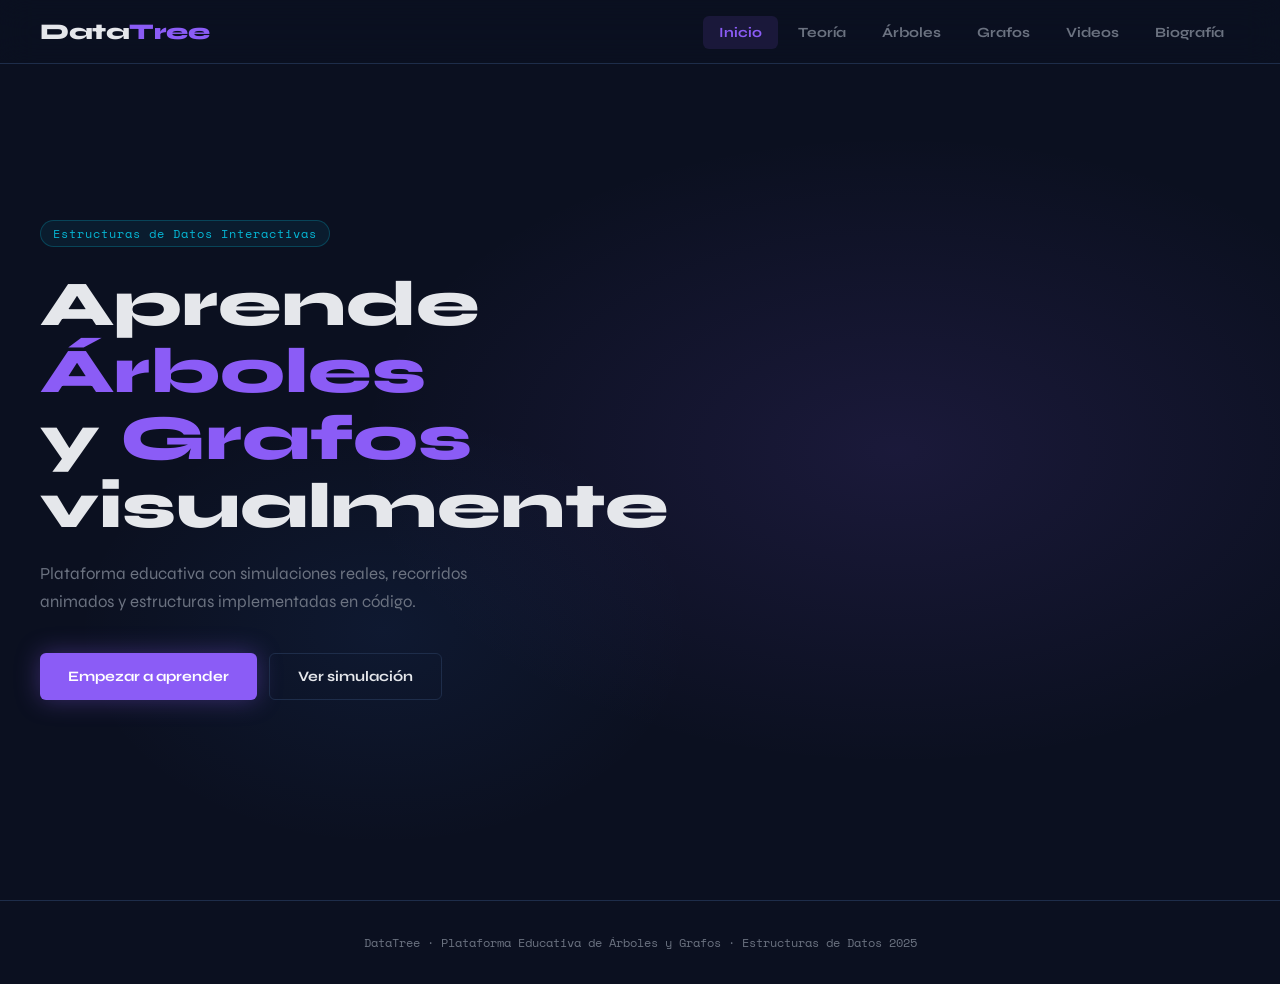
==== commit 2538e756: "Update index.html" ====
--- a/index.html
+++ b/index.html
@@ -362,7 +362,47 @@
     <p class="videos-intro">Refuerza lo aprendido con estos videos que explican visualmente los conceptos de árboles, grafos y sus recorridos.</p>
 
     <div class="videos-grid">
-
+      <!-- Video propio 1 -->
+<div class="video-card">
+  <div class="video-badge">⭐ Destacado</div>
+  <div class="video-wrapper">
+    <iframe
+      src="https://www.youtube.com/embed/7s1XLd-yppk"
+      title="Video destacado 1"
+      frameborder="0"
+      allow="accelerometer; autoplay; clipboard-write; encrypted-media; gyroscope; picture-in-picture"
+      allowfullscreen>
+    </iframe>
+  </div>
+  <div class="video-info">
+    <h3>Video propio – Tema 1</h3>
+    <p>Descripción del video. Cambia este texto por el título y descripción real.</p>
+    <div class="video-tags">
+      <span class="vtag">Propio</span>
+    </div>
+  </div>
+</div>
+
+<!-- Video propio 2 -->
+<div class="video-card">
+  <div class="video-badge">⭐ Destacado</div>
+  <div class="video-wrapper">
+    <iframe
+      src="https://www.youtube.com/embed/Esrugr_jbug"
+      title="Video destacado 2"
+      frameborder="0"
+      allow="accelerometer; autoplay; clipboard-write; encrypted-media; gyroscope; picture-in-picture"
+      allowfullscreen>
+    </iframe>
+  </div>
+  <div class="video-info">
+    <h3>Video propio – Tema 2</h3>
+    <p>Descripción del video. Cambia este texto por el título y descripción real.</p>
+    <div class="video-tags">
+      <span class="vtag">Propio</span>
+    </div>
+  </div>
+</div>
       <div class="video-card">
         <div class="video-badge">🌳 Árboles Binarios</div>
         <div class="video-wrapper">
--- a/style.css
+++ b/style.css
@@ -560,7 +560,88 @@
   animation: fadeIn 0.35s ease;
 }
 
-@keyframes pulse {
-  0%, 100% { box-shadow: 0 0 0 0 rgba(139,92,246,0.4); }
-  50% { box-shadow: 0 0 0 8px rgba(139,92,246,0); }
-}
+/* ── VIDEOS ── */
+.videos-intro {
+  color: var(--muted);
+  font-size: 0.95rem;
+  margin-bottom: 36px;
+  max-width: 640px;
+  line-height: 1.7;
+}
+
+.videos-grid {
+  display: grid;
+  grid-template-columns: repeat(auto-fill, minmax(320px, 1fr));
+  gap: 28px;
+}
+
+.video-card {
+  background: var(--surface);
+  border: 1px solid var(--border);
+  border-radius: var(--radius);
+  overflow: hidden;
+  transition: border-color 0.2s, transform 0.2s;
+}
+.video-card:hover {
+  border-color: var(--accent);
+  transform: translateY(-4px);
+}
+
+.video-badge {
+  font-family: var(--font-mono);
+  font-size: 0.72rem;
+  font-weight: 700;
+  color: var(--accent);
+  background: rgba(139,92,246,0.1);
+  border-bottom: 1px solid var(--border);
+  padding: 10px 20px;
+  letter-spacing: 0.5px;
+}
+
+.video-wrapper {
+  position: relative;
+  width: 100%;
+  padding-top: 56.25%; /* 16:9 */
+  background: #000;
+}
+.video-wrapper iframe {
+  position: absolute;
+  top: 0; left: 0;
+  width: 100%; height: 100%;
+  border: none;
+}
+
+.video-info {
+  padding: 20px 22px 22px;
+}
+.video-info h3 {
+  font-size: 1rem;
+  font-weight: 700;
+  color: var(--text);
+  margin-bottom: 8px;
+}
+.video-info p {
+  color: var(--muted);
+  font-size: 0.85rem;
+  line-height: 1.65;
+  margin-bottom: 14px;
+}
+
+.video-tags {
+  display: flex;
+  gap: 8px;
+  flex-wrap: wrap;
+}
+.vtag {
+  font-family: var(--font-mono);
+  font-size: 0.68rem;
+  color: var(--accent3);
+  background: rgba(6,182,212,0.08);
+  border: 1px solid rgba(6,182,212,0.2);
+  padding: 3px 10px;
+  border-radius: 20px;
+}
+
+@media (max-width: 768px) {
+  .videos-grid { grid-template-columns: 1fr; }
+}
